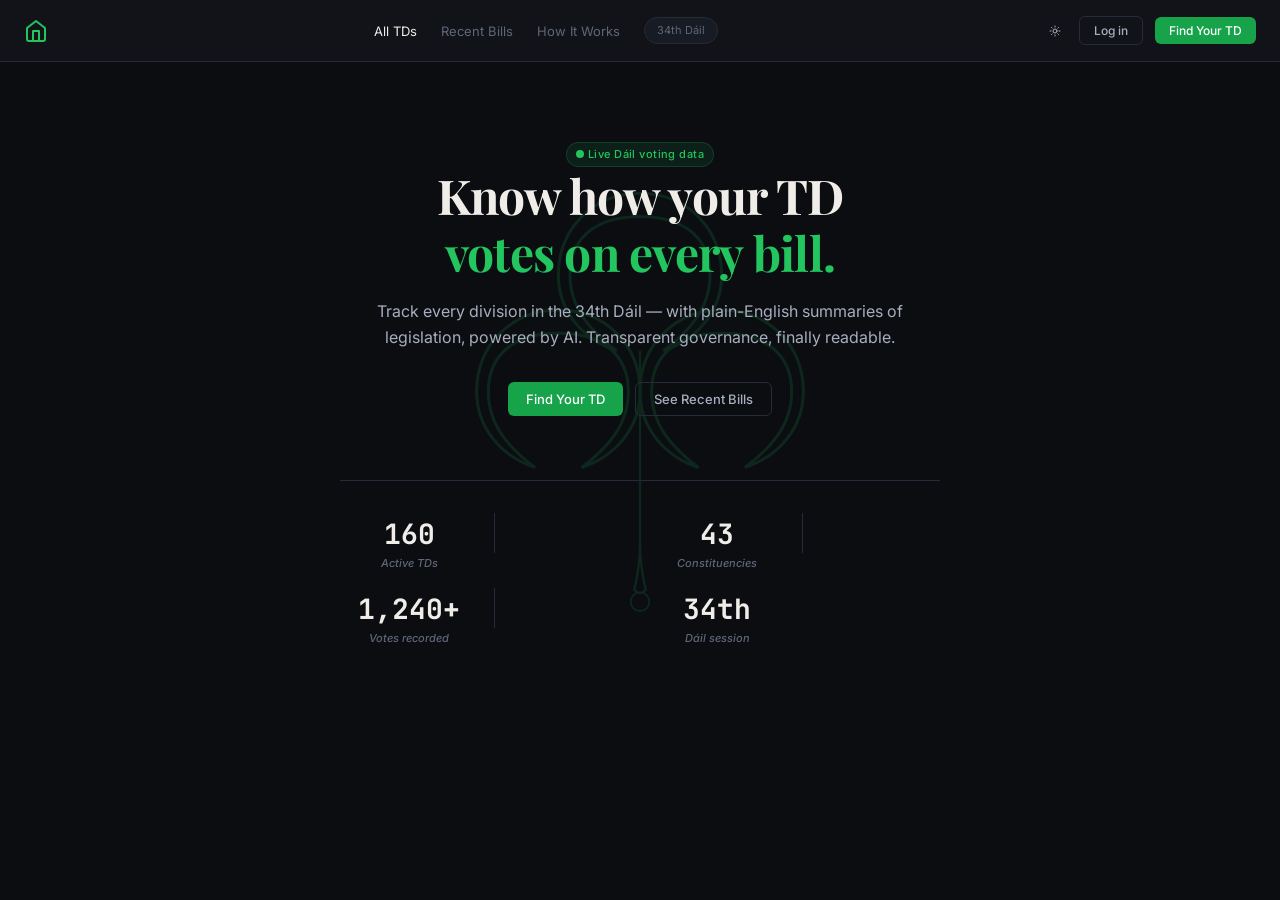
==== index.html @ 280c3dd2 "Build whoismytd.ie civic-tech platform - Implement landing page with hero and statistics - Create TD" ====
<!DOCTYPE html>
<html lang="en" data-theme="dark">
<head>
  <meta charset="UTF-8">
  <meta name="viewport" content="width=device-width, initial-scale=1.0">
  <title>Who Is My TD? — Know how your TD votes on every bill.</title>
  <link rel="stylesheet" href="/css/main.css">
</head>
<body>
  <nav class="nav">
    <div class="nav-brand" onclick="window.location.href='/'" title="Home">
      <svg width="24" height="24" viewBox="0 0 24 24" fill="none" stroke="currentColor" stroke-width="2" stroke-linecap="round" stroke-linejoin="round" style="color: var(--green);">
        <path d="M3 9l9-7 9 7v11a2 2 0 0 1-2 2H5a2 2 0 0 1-2-2z"></path>
        <polyline points="9 22 9 12 15 12 15 22"></polyline>
      </svg>
    </div>
    <div class="nav-links">
      <button class="nav-link active" onclick="goTo('tds')">All TDs</button>
      <button class="nav-link" onclick="goTo('bills')">Recent Bills</button>
      <button class="nav-link">How It Works</button>
      <span class="nav-pill">34th Dáil</span>
    </div>
    <div class="nav-actions">
      <button class="theme-toggle" onclick="toggleTheme()" title="Toggle theme">
        <svg width="16" height="16" viewBox="0 0 24 24" fill="none" stroke="currentColor" stroke-width="2" stroke-linecap="round"><circle cx="12" cy="12" r="4"/><path d="M12 2v2M12 20v2M4.93 4.93l1.41 1.41M17.66 17.66l1.41 1.41M2 12h2M20 12h2M4.93 19.07l1.41-1.41M17.66 6.34l1.41-1.41"/></svg>
      </button>
      <button class="btn btn-ghost btn-sm">Log in</button>
      <button class="btn btn-primary btn-sm" onclick="goTo('tds')">Find Your TD</button>
    </div>
  </nav>

  <div class="hero">
    <div class="container">
      <span class="badge badge-green">
        <span style="display:inline-block;width:8px;height:8px;background:var(--green);border-radius:50%;animation:pulse 2s infinite;"></span>
        Live Dáil voting data
      </span>
      <h1 class="hero-title">
        Know how your TD<br>
        <span>votes on every bill.</span>
      </h1>
      <p class="hero-lead">
        Track every division in the 34th Dáil — with plain-English summaries of legislation, powered by AI. Transparent governance, finally readable.
      </p>
      <div class="hero-actions">
        <button class="btn btn-primary" onclick="goTo('tds')">Find Your TD</button>
        <button class="btn btn-ghost" onclick="goTo('bills')">See Recent Bills</button>
      </div>
      <div class="hero-stats">
        <div>
          <div class="hero-stat-val">160</div>
          <div class="hero-stat-lbl">Active TDs</div>
        </div>
        <div style="width:1px;height:40px;background:var(--border)"></div>
        <div>
          <div class="hero-stat-val">43</div>
          <div class="hero-stat-lbl">Constituencies</div>
        </div>
        <div style="width:1px;height:40px;background:var(--border)"></div>
        <div>
          <div class="hero-stat-val">1,240+</div>
          <div class="hero-stat-lbl">Votes recorded</div>
        </div>
        <div style="width:1px;height:40px;background:var(--border)"></div>
        <div>
          <div class="hero-stat-val">34th</div>
          <div class="hero-stat-lbl">Dáil session</div>
        </div>
      </div>
    </div>
  </div>

  <style>
    @keyframes pulse {
      0%, 100% { opacity: 1; }
      50% { opacity: 0.5; }
    }
  </style>

  <script src="/js/api.js"></script>
  <script src="/js/main.js"></script>
</body>
</html>
---- css/main.css ----
/* ============================================================
   Who Is My TD? — Design System Tokens
   ============================================================ */

@import url('https://fonts.googleapis.com/css2?family=Playfair+Display:ital,wght@0,400;0,600;0,700;0,800;1,400;1,600&family=Inter:wght@300;400;500;600&family=JetBrains+Mono:wght@400;500&display=swap');

:root {
  --slate-950: #0B0D11;
  --slate-900: #0F1117;
  --slate-800: #111318;
  --slate-750: #141720;
  --slate-700: #171B23;
  --slate-650: #1C2130;
  --slate-600: #1E2330;
  --slate-500: #252B38;
  --slate-400: #2E3748;
  --slate-300: #3A4055;
  --slate-200: #5E6678;
  --slate-150: #7A8199;
  --slate-100: #A8AEBF;
  --slate-50:  #C8CDD8;
  --slate-10:  #F0EDE8;

  --green-900: #052E16;
  --green-800: #14532D;
  --green-700: #166534;
  --green-600: #15803D;
  --green-500: #16A34A;
  --green-400: #22C55E;
  --green-300: #4ADE80;
  --green-200: #86EFAC;
  --green-100: #DCFCE7;

  --red-500: #EF4444;
  --red-400: #F87171;
  --red-subtle: rgba(239,68,68,0.12);
  --red-border: rgba(239,68,68,0.25);

  --color-success: #22C55E;
  --color-warning: #F59E0B;
  --color-error:   #EF4444;

  --bg:             var(--slate-950);
  --bg-subtle:      var(--slate-900);
  --surface:        var(--slate-800);
  --surface-2:      var(--slate-700);
  --surface-3:      var(--slate-600);
  --border:         var(--slate-500);
  --border-strong:  var(--slate-400);

  --fg-1: var(--slate-10);
  --fg-2: var(--slate-100);
  --fg-3: var(--slate-200);
  --fg-4: var(--slate-300);

  --green:          var(--green-400);
  --green-dim:      var(--green-500);
  --green-subtle:   rgba(34, 197, 94, 0.10);
  --green-border:   rgba(34, 197, 94, 0.20);
  --green-glow:     rgba(34, 197, 94, 0.12);

  --vote-ta:        var(--green-400);
  --vote-ta-bg:     rgba(74, 222, 128, 0.10);
  --vote-ta-border: rgba(74, 222, 128, 0.25);
  --vote-nil:       var(--red-400);
  --vote-nil-bg:    var(--red-subtle);
  --vote-nil-border:var(--red-border);
  --vote-staon:     var(--slate-100);
  --vote-staon-bg:  rgba(168, 174, 191, 0.08);
  --vote-staon-border: rgba(168,174,191,0.18);

  --font-display: 'Playfair Display', Georgia, 'Times New Roman', serif;
  --font-body:    'Inter', system-ui, -apple-system, sans-serif;
  --font-mono:    'JetBrains Mono', 'Fira Code', monospace;

  --text-11:  11px;
  --text-12:  12px;
  --text-13:  13px;
  --text-14:  14px;
  --text-16:  16px;
  --text-18:  18px;
  --text-22:  22px;
  --text-28:  28px;
  --text-36:  36px;
  --text-48:  48px;
  --text-64:  64px;

  --leading-none:    1;
  --leading-tight:   1.2;
  --leading-snug:    1.35;
  --leading-normal:  1.5;
  --leading-relaxed: 1.65;
  --leading-loose:   1.8;

  --tracking-tight:   -0.03em;
  --tracking-snug:    -0.015em;
  --tracking-normal:   0em;
  --tracking-wide:     0.04em;
  --tracking-wider:    0.08em;
  --tracking-widest:   0.15em;

  --weight-light:    300;
  --weight-regular:  400;
  --weight-medium:   500;
  --weight-semibold: 600;
  --weight-bold:     700;
  --weight-extrabold:800;

  --space-1:   4px;
  --space-2:   8px;
  --space-3:   12px;
  --space-4:   16px;
  --space-5:   20px;
  --space-6:   24px;
  --space-8:   32px;
  --space-10:  40px;
  --space-12:  48px;
  --space-16:  64px;
  --space-20:  80px;
  --space-24:  96px;
  --space-32: 128px;

  --radius-sm:   6px;
  --radius-md:   10px;
  --radius-lg:   14px;
  --radius-xl:   18px;
  --radius-full: 9999px;

  --shadow-xs:    0 1px 2px rgba(0,0,0,0.25);
  --shadow-sm:    0 1px 3px rgba(0,0,0,0.35);
  --shadow-md:    0 4px 12px rgba(0,0,0,0.4);
  --shadow-lg:    0 8px 24px rgba(0,0,0,0.45);
  --shadow-xl:    0 16px 48px rgba(0,0,0,0.5);
  --shadow-green: 0 0 0 1px rgba(34,197,94,0.15), 0 4px 16px rgba(0,0,0,0.4);
  --shadow-glow:  0 0 40px rgba(34,197,94,0.08);

  --ease:         cubic-bezier(0.4, 0, 0.2, 1);
  --ease-in:      cubic-bezier(0.4, 0, 1, 1);
  --ease-out:     cubic-bezier(0, 0, 0.2, 1);

  --dur-micro:    120ms;
  --dur-base:     200ms;
  --dur-scenic:   350ms;

  --z-below:    -1;
  --z-base:      0;
  --z-raised:    10;
  --z-dropdown: 100;
  --z-sticky:   200;
  --z-modal:    300;
}

[data-theme="light"], .light {
  --bg:             #F8F9FA;
  --bg-subtle:      #F1F3F6;
  --surface:        #FFFFFF;
  --surface-2:      #F1F3F6;
  --surface-3:      #E8EBF0;
  --border:         #E2E6EE;
  --border-strong:  #C8CDD8;

  --fg-1: #0B0D11;
  --fg-2: #252B38;
  --fg-3: #5E6678;
  --fg-4: #A8AEBF;

  --green:         #16A34A;
  --green-dim:     #15803D;
  --green-subtle:  rgba(22,163,74,0.08);
  --green-border:  rgba(22,163,74,0.20);
  --green-glow:    rgba(22,163,74,0.10);

  --vote-ta:       #16A34A;
  --vote-ta-bg:    rgba(22,163,74,0.08);
  --vote-nil:      #DC2626;
  --vote-nil-bg:   rgba(220,38,38,0.08);
  --vote-staon:    #64748B;
  --vote-staon-bg: rgba(100,116,139,0.08);

  --shadow-xs: 0 1px 2px rgba(0,0,0,0.06);
  --shadow-sm: 0 1px 3px rgba(0,0,0,0.08);
  --shadow-md: 0 4px 12px rgba(0,0,0,0.08);
  --shadow-lg: 0 8px 24px rgba(0,0,0,0.10);
  --shadow-xl: 0 16px 48px rgba(0,0,0,0.12);
  --shadow-green: 0 0 0 1px rgba(22,163,74,0.15), 0 4px 16px rgba(0,0,0,0.08);
}

*, *::before, *::after { box-sizing: border-box; }

html, body {
  margin: 0;
  padding: 0;
  min-height: 100vh;
  background: var(--bg);
  background-image: url('data:image/svg+xml;utf8,<svg viewBox="0 0 400 600" xmlns="http://www.w3.org/2000/svg"><defs><radialGradient id="shamrockGrad" cx="50%" cy="40%"><stop offset="0%" style="stop-color:%2322C55E;stop-opacity:0.18"/><stop offset="100%" style="stop-color:%2322C55E;stop-opacity:0.04"/></radialGradient></defs><g stroke="%2322C55E" stroke-width="2.5" fill="url(%23shamrockGrad)" opacity="0.14"><path d="M 200 80 C 240 80 270 110 270 150 C 270 180 250 205 220 215 C 240 200 260 180 260 150 C 260 120 240 100 200 100 C 160 100 140 120 140 150 C 140 180 160 200 180 215 C 150 205 130 180 130 150 C 130 110 160 80 200 80 Z"/><path d="M 130 180 C 90 180 60 210 60 250 C 60 280 80 305 110 315 C 90 300 70 280 70 250 C 70 220 90 200 130 200 C 170 200 190 220 190 250 C 190 280 170 300 150 315 C 180 305 200 280 200 250 C 200 210 170 180 130 180 Z"/><path d="M 270 180 C 310 180 340 210 340 250 C 340 280 320 305 290 315 C 310 300 330 280 330 250 C 330 220 310 200 270 200 C 230 200 210 220 210 250 C 210 280 230 300 250 315 C 220 305 200 280 200 250 C 200 210 230 180 270 180 Z"/><path d="M 200 215 L 200 380 Q 200 400 205 420 Q 200 425 195 420 Q 200 400 200 380 Z" stroke-width="2"/><circle cx="200" cy="430" r="8" stroke-width="1.5" fill="none"/></g></svg>');
  background-repeat: no-repeat;
  background-position: center center;
  background-attachment: fixed;
  background-size: 500px 700px;
  color: var(--fg-1);
  font-family: var(--font-body);
  font-size: var(--text-14);
  line-height: var(--leading-normal);
  -webkit-font-smoothing: antialiased;
  -moz-osx-font-smoothing: grayscale;
}

h1, .h1 {
  font-family: var(--font-display);
  font-size: var(--text-48);
  font-weight: var(--weight-bold);
  line-height: var(--leading-tight);
  letter-spacing: var(--tracking-snug);
  color: var(--fg-1);
  margin: 0;
}
h2, .h2 {
  font-family: var(--font-display);
  font-size: var(--text-36);
  font-weight: var(--weight-semibold);
  line-height: var(--leading-tight);
  letter-spacing: var(--tracking-snug);
  color: var(--fg-1);
  margin: 0;
}
h3, .h3 {
  font-family: var(--font-display);
  font-size: var(--text-22);
  font-weight: var(--weight-semibold);
  line-height: var(--leading-snug);
  color: var(--fg-1);
  margin: 0;
}
h4, .h4 {
  font-family: var(--font-body);
  font-size: var(--text-16);
  font-weight: var(--weight-semibold);
  line-height: var(--leading-snug);
  color: var(--fg-1);
  margin: 0;
}
h5, .h5 {
  font-family: var(--font-body);
  font-size: var(--text-11);
  font-weight: var(--weight-semibold);
  letter-spacing: var(--tracking-widest);
  text-transform: uppercase;
  color: var(--fg-3);
  margin: 0;
}
p, .p {
  font-family: var(--font-body);
  font-size: var(--text-14);
  line-height: var(--leading-relaxed);
  color: var(--fg-2);
  margin: 0;
}
.lead {
  font-size: var(--text-18);
  font-weight: var(--weight-light);
  line-height: var(--leading-relaxed);
  color: var(--fg-2);
}
.caption {
  font-family: var(--font-body);
  font-size: var(--text-12);
  color: var(--fg-3);
}
.mono {
  font-family: var(--font-mono);
  font-size: var(--text-13);
  color: var(--fg-2);
}
a {
  color: var(--green);
  text-decoration: none;
  transition: color var(--dur-micro) var(--ease);
}
a:hover { color: var(--green-300); }

/* Layout */
.container {
  max-width: 1200px;
  margin: 0 auto;
  padding: 0 var(--space-4);
}

/* Nav */
.nav {
  display: flex;
  align-items: center;
  justify-content: space-between;
  gap: var(--space-4);
  padding: var(--space-4) var(--space-6);
  background: var(--surface);
  border-bottom: 1px solid var(--border);
  position: sticky;
  top: 0;
  z-index: var(--z-sticky);
}

.nav-brand {
  display: flex;
  align-items: center;
  gap: var(--space-2);
  font-family: var(--font-display);
  font-size: var(--text-18);
  font-weight: var(--weight-bold);
  color: var(--fg-1);
  cursor: pointer;
}

.nav-dot {
  width: 8px;
  height: 8px;
  background: var(--green);
  border-radius: 50%;
}

.nav-links {
  display: flex;
  gap: var(--space-6);
  align-items: center;
}

.nav-link {
  background: none;
  border: none;
  font-family: var(--font-body);
  font-size: var(--text-13);
  color: var(--fg-3);
  cursor: pointer;
  transition: color var(--dur-micro) var(--ease);
  padding: 0;
}

.nav-link:hover, .nav-link.active {
  color: var(--fg-1);
}

.nav-pill {
  display: inline-flex;
  align-items: center;
  padding: 4px 12px;
  background: var(--surface-2);
  border: 1px solid var(--border);
  border-radius: var(--radius-full);
  font-size: var(--text-11);
  color: var(--fg-3);
  white-space: nowrap;
}

.nav-actions {
  display: flex;
  gap: var(--space-3);
  align-items: center;
}

.theme-toggle {
  background: none;
  border: none;
  color: var(--fg-2);
  width: 24px;
  height: 24px;
  display: flex;
  align-items: center;
  justify-content: center;
  cursor: pointer;
  transition: color var(--dur-micro) var(--ease);
}

.theme-toggle:hover {
  color: var(--fg-1);
}

.theme-toggle svg {
  width: 100%;
  height: 100%;
  stroke: currentColor;
  stroke-width: 2;
}

/* Cards */
.card {
  background: var(--surface);
  border: 1px solid var(--border);
  border-radius: var(--radius-md);
  box-shadow: var(--shadow-sm);
  transition: border-color var(--dur-micro) var(--ease),
              box-shadow var(--dur-micro) var(--ease);
  padding: var(--space-4);
}
.card:hover {
  border-color: var(--green);
  box-shadow: var(--shadow-green);
}

/* Buttons */
.btn {
  display: inline-flex;
  align-items: center;
  justify-content: center;
  gap: 6px;
  font-family: var(--font-body);
  font-size: var(--text-13);
  font-weight: var(--weight-medium);
  border-radius: var(--radius-sm);
  padding: 8px 18px;
  cursor: pointer;
  border: none;
  text-decoration: none;
  transition: background var(--dur-micro) var(--ease),
              transform var(--dur-micro) var(--ease),
              box-shadow var(--dur-micro) var(--ease);
  white-space: nowrap;
}
.btn:active { transform: translateY(1px); }

.btn-primary {
  background: var(--green-dim);
  color: #fff;
}
.btn-primary:hover {
  background: var(--green-600);
  box-shadow: 0 0 20px rgba(34,197,94,0.2);
  text-decoration: none;
}

.btn-ghost {
  background: transparent;
  color: var(--fg-2);
  border: 1px solid var(--border);
}
.btn-ghost:hover {
  background: var(--surface-2);
  color: var(--fg-1);
  text-decoration: none;
}

.btn-sm {
  padding: 6px 14px;
  font-size: var(--text-12);
}

/* Badge */
.badge {
  display: inline-flex;
  align-items: center;
  gap: var(--space-1);
  font-family: var(--font-body);
  font-size: var(--text-11);
  font-weight: var(--weight-medium);
  letter-spacing: var(--tracking-wide);
  padding: 3px 9px;
  border-radius: var(--radius-full);
  border: 1px solid transparent;
}
.badge-green  { background: var(--green-subtle); color: var(--green); border-color: var(--green-border); }
.badge-ta     { background: var(--vote-ta-bg); color: var(--vote-ta); border-color: var(--vote-ta-border); }
.badge-nil    { background: var(--vote-nil-bg); color: var(--vote-nil); border-color: var(--vote-nil-border); }
.badge-staon  { background: var(--vote-staon-bg); color: var(--vote-staon); border-color: var(--vote-staon-border); }

/* Input */
.input {
  width: 100%;
  font-family: var(--font-body);
  font-size: var(--text-14);
  color: var(--fg-1);
  background: var(--bg-subtle);
  border: 1px solid var(--border);
  border-radius: var(--radius-sm);
  padding: 9px 14px;
  outline: none;
  transition: border-color var(--dur-micro) var(--ease),
              box-shadow var(--dur-micro) var(--ease);
}
.input::placeholder { color: var(--fg-4); }
.input:focus {
  border-color: var(--green);
  box-shadow: 0 0 0 3px rgba(34,197,94,0.10);
}

/* Vote indicator */
.vote-dot {
  width: 8px;
  height: 8px;
  border-radius: 50%;
  flex-shrink: 0;
}
.vote-dot.ta { background: var(--vote-ta); }
.vote-dot.nil { background: var(--vote-nil); }
.vote-dot.staon { background: var(--vote-staon); }

/* Vote label (italicised Irish) */
.vote-label {
  font-style: italic;
}

/* Hero section */
.hero {
  padding: var(--space-20) var(--space-6);
  text-align: center;
}

.hero-title {
  font-size: var(--text-48);
  font-weight: var(--weight-bold);
  letter-spacing: var(--tracking-snug);
  line-height: var(--leading-tight);
  margin-bottom: var(--space-4);
}

.hero-title span {
  color: var(--green);
}

.hero-lead {
  font-size: var(--text-16);
  color: var(--fg-2);
  max-width: 600px;
  margin: 0 auto var(--space-8);
  line-height: var(--leading-relaxed);
}

.hero-actions {
  display: flex;
  gap: var(--space-3);
  justify-content: center;
  margin-bottom: var(--space-16);
}

.hero-stats {
  display: grid;
  grid-template-columns: repeat(4, 1fr);
  gap: var(--space-4);
  max-width: 600px;
  margin: 0 auto;
  padding-top: var(--space-8);
  border-top: 1px solid var(--border);
}

.hero-stat-val {
  font-family: var(--font-mono);
  font-size: var(--text-28);
  font-weight: var(--weight-bold);
  color: var(--fg-1);
}

.hero-stat-lbl {
  font-size: var(--text-11);
  color: var(--fg-3);
  font-style: italic;
  font-weight: var(--weight-medium);
}

/* Listing */
.listing-header {
  padding: var(--space-8) var(--space-6);
  border-bottom: 1px solid var(--border);
}

.listing-search {
  max-width: 400px;
  margin-bottom: var(--space-4);
}

.constituency-group {
  padding: var(--space-6);
  margin-bottom: var(--space-6);
}

.constituency-name {
  font-size: var(--text-14);
  font-weight: var(--weight-semibold);
  color: var(--fg-3);
  margin-bottom: var(--space-4);
  text-transform: uppercase;
  letter-spacing: var(--tracking-wide);
}

.td-grid {
  display: grid;
  grid-template-columns: repeat(auto-fill, minmax(280px, 1fr));
  gap: var(--space-4);
}

.td-card {
  cursor: pointer;
  transition: transform var(--dur-micro) var(--ease);
}

.td-card:hover {
  transform: translateY(-2px);
}

.td-name {
  font-size: var(--text-14);
  font-weight: var(--weight-semibold);
  color: var(--fg-1);
  margin-bottom: var(--space-2);
}

.td-meta {
  display: flex;
  gap: var(--space-2);
  flex-wrap: wrap;
  margin-bottom: var(--space-2);
}

/* Profile card */
.profile-card {
  padding: var(--space-6);
  margin-bottom: var(--space-6);
}

.profile-header {
  display: flex;
  align-items: flex-start;
  gap: var(--space-4);
  margin-bottom: var(--space-6);
}

.profile-avatar {
  width: 64px;
  height: 64px;
  border-radius: var(--radius-lg);
  background: var(--green-subtle);
  border: 1px solid var(--green-border);
  display: flex;
  align-items: center;
  justify-content: center;
  font-size: 20px;
  font-weight: var(--weight-bold);
  color: var(--green);
  flex-shrink: 0;
  font-family: var(--font-display);
}

.profile-info {
  flex: 1;
}

.profile-name {
  font-family: var(--font-display);
  font-size: var(--text-24);
  font-weight: var(--weight-bold);
  color: var(--fg-1);
  margin-bottom: var(--space-2);
}

.profile-meta {
  display: flex;
  align-items: center;
  gap: var(--space-2);
  flex-wrap: wrap;
}

.profile-stats {
  display: grid;
  grid-template-columns: repeat(3, 1fr);
  gap: var(--space-1);
  padding-top: var(--space-6);
  border-top: 1px solid var(--border);
  margin-top: var(--space-6);
}

.stat-col {
  display: flex;
  flex-direction: column;
  align-items: center;
  gap: var(--space-1);
}

.stat-val {
  font-family: var(--font-mono);
  font-size: var(--text-22);
  font-weight: var(--weight-medium);
  color: var(--fg-1);
}

.stat-lbl {
  font-size: var(--text-11);
  font-style: italic;
  font-weight: var(--weight-medium);
  color: var(--fg-3);
}

/* Votes list */
.votes-header {
  display: flex;
  align-items: center;
  justify-content: space-between;
  margin-bottom: var(--space-3);
  padding: 0 var(--space-4);
}

.votes-title {
  font-family: var(--font-display);
  font-size: var(--text-18);
  font-weight: var(--weight-semibold);
  color: var(--fg-1);
}

.votes-count {
  font-size: var(--text-13);
  color: var(--fg-3);
}

.vote-item {
  display: flex;
  align-items: center;
  gap: var(--space-3);
  padding: var(--space-3) var(--space-4);
  border-bottom: 1px solid var(--border);
  cursor: pointer;
  transition: background var(--dur-micro) var(--ease);
}

.vote-item:hover {
  background: var(--surface-2);
}

.vote-item:last-child {
  border-bottom: none;
}

.vote-text {
  flex: 1;
  min-width: 0;
}

.vote-subject {
  font-size: var(--text-13);
  font-weight: var(--weight-medium);
  color: var(--fg-1);
  white-space: nowrap;
  overflow: hidden;
  text-overflow: ellipsis;
  margin-bottom: var(--space-1);
}

.vote-meta {
  font-size: var(--text-11);
  color: var(--fg-3);
}

/* Bill header */
.bill-header {
  padding: var(--space-8) var(--space-6);
}

.bill-title {
  font-family: var(--font-display);
  font-size: var(--text-36);
  font-weight: var(--weight-bold);
  letter-spacing: var(--tracking-snug);
  line-height: var(--leading-tight);
  color: var(--fg-1);
  margin-bottom: var(--space-4);
}

.bill-meta {
  display: flex;
  align-items: center;
  gap: var(--space-2);
  flex-wrap: wrap;
  font-size: var(--text-12);
  color: var(--fg-3);
}

.bill-meta-dot {
  color: var(--fg-4);
}

/* AI Summary */
.ai-summary {
  background: var(--surface);
  border: 1px solid var(--border);
  border-radius: var(--radius-lg);
  padding: var(--space-6);
  margin-bottom: var(--space-6);
  margin-left: var(--space-6);
  margin-right: var(--space-6);
}

.ai-label {
  display: flex;
  align-items: center;
  gap: var(--space-2);
  margin-bottom: var(--space-3);
}

.ai-icon {
  width: 28px;
  height: 28px;
  border-radius: var(--radius-sm);
  background: var(--green-subtle);
  border: 1px solid var(--green-border);
  display: flex;
  align-items: center;
  justify-content: center;
  color: var(--green);
  font-size: var(--text-12);
  flex-shrink: 0;
}

.ai-text {
  font-size: var(--text-14);
  line-height: var(--leading-relaxed);
  color: var(--fg-2);
}

/* Vote breakdown */
.vote-breakdown {
  background: var(--surface);
  border: 1px solid var(--border);
  border-radius: var(--radius-lg);
  padding: var(--space-6);
  margin-bottom: var(--space-6);
  margin-left: var(--space-6);
  margin-right: var(--space-6);
}

.breakdown-title {
  font-family: var(--font-display);
  font-size: var(--text-16);
  font-weight: var(--weight-semibold);
  color: var(--fg-1);
  margin-bottom: var(--space-5);
}

.breakdown-bars {
  display: flex;
  flex-direction: column;
  gap: var(--space-3);
}

.bar-row {
  display: flex;
  align-items: center;
  gap: var(--space-3);
}

.bar-label {
  font-size: var(--text-13);
  font-style: italic;
  font-weight: var(--weight-semibold);
  min-width: 50px;
}

.bar-track {
  flex: 1;
  height: 8px;
  background: var(--surface-3);
  border-radius: 4px;
  overflow: hidden;
}

.bar-fill {
  height: 100%;
  border-radius: 4px;
  transition: width var(--dur-scenic) var(--ease);
}

.bar-fill.ta { background: var(--vote-ta); }
.bar-fill.nil { background: var(--vote-nil); }
.bar-fill.staon { background: var(--vote-staon); }

.bar-count {
  font-family: var(--font-mono);
  font-size: var(--text-13);
  min-width: 40px;
  text-align: right;
  color: var(--fg-2);
}

/* Loading & empty states */
.loading, .error, .empty {
  padding: var(--space-8) var(--space-6);
  text-align: center;
}

.empty p {
  color: var(--fg-3);
}
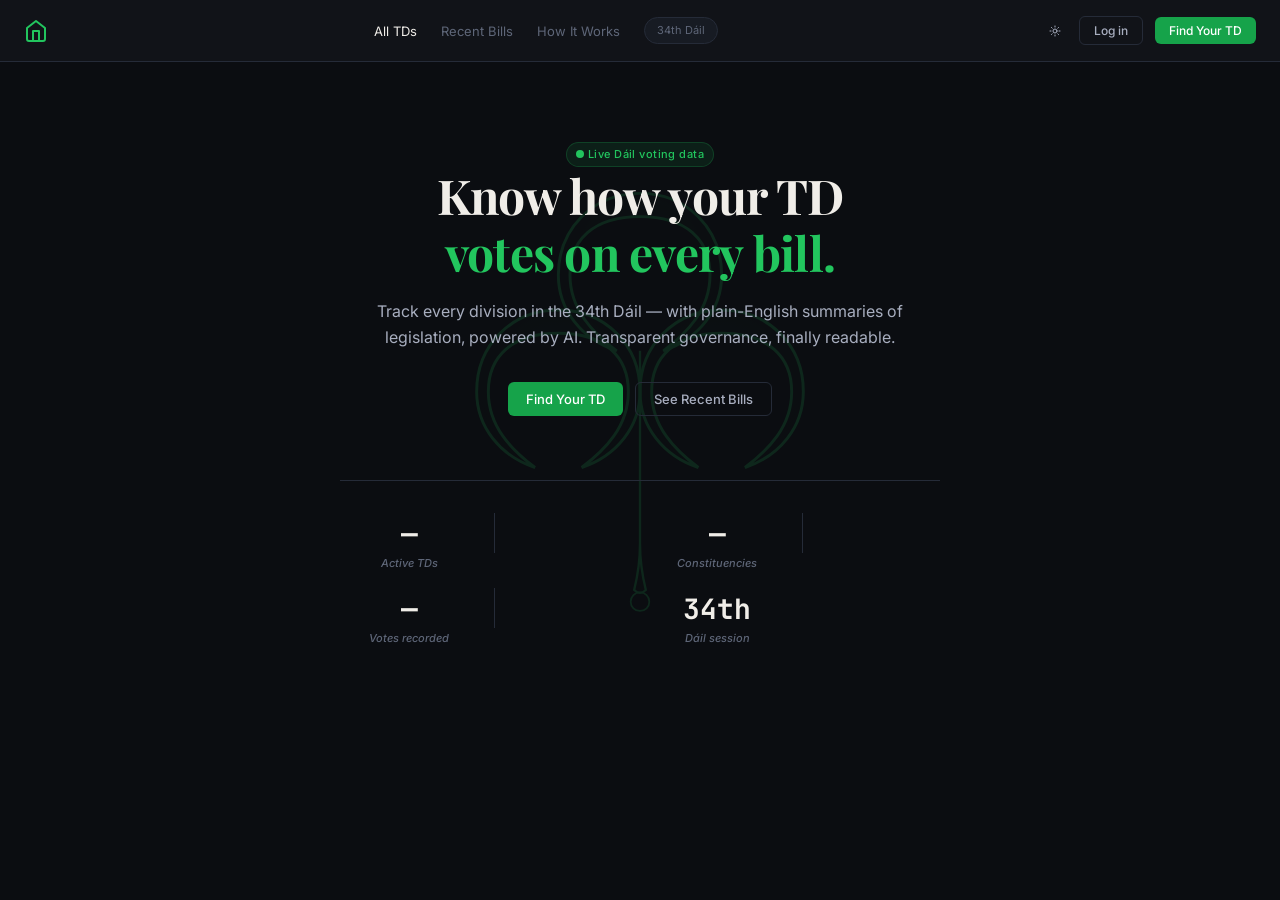
==== commit 55441ca1: "Switch backend from live API to PostgreSQL database - Rewrite all /api/* routes to query local DB vi" ====
--- a/index.html
+++ b/index.html
@@ -48,17 +48,17 @@
       </div>
       <div class="hero-stats">
         <div>
-          <div class="hero-stat-val">160</div>
+          <div class="hero-stat-val" id="stat-members">—</div>
           <div class="hero-stat-lbl">Active TDs</div>
         </div>
         <div style="width:1px;height:40px;background:var(--border)"></div>
         <div>
-          <div class="hero-stat-val">43</div>
+          <div class="hero-stat-val" id="stat-constituencies">—</div>
           <div class="hero-stat-lbl">Constituencies</div>
         </div>
         <div style="width:1px;height:40px;background:var(--border)"></div>
         <div>
-          <div class="hero-stat-val">1,240+</div>
+          <div class="hero-stat-val" id="stat-votes">—</div>
           <div class="hero-stat-lbl">Votes recorded</div>
         </div>
         <div style="width:1px;height:40px;background:var(--border)"></div>
@@ -79,5 +79,16 @@
 
   <script src="/js/api.js"></script>
   <script src="/js/main.js"></script>
+  <script>
+    async function loadStats() {
+      const data = await fetchAPI('/stats');
+      if (data.error) return;
+      const fmt = n => n >= 1000 ? (n / 1000).toFixed(1) + 'k+' : n.toString();
+      document.getElementById('stat-members').textContent = data.active_members ?? '—';
+      document.getElementById('stat-constituencies').textContent = data.constituencies ?? '—';
+      document.getElementById('stat-votes').textContent = data.votes > 0 ? fmt(data.votes) : '—';
+    }
+    loadStats();
+  </script>
 </body>
 </html>
